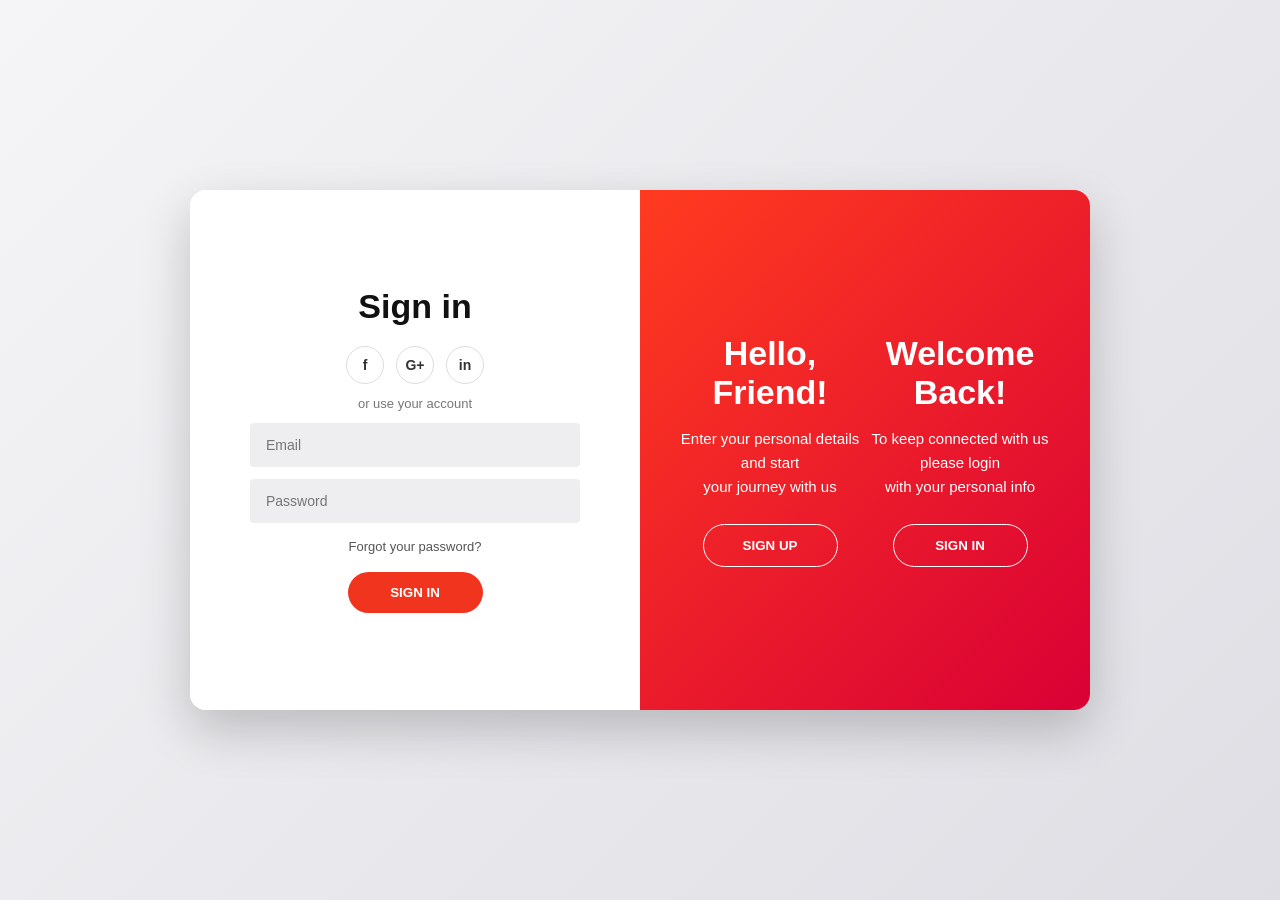
==== index.html @ d2b8e1f7 "Add files via upload" ====
<!DOCTYPE html>
<html lang="en">

<head>
    <meta charset="UTF-8">
    <meta name="viewport" content="width=device-width, initial-scale=1.0">

    <title>Brain Battle | Login</title>

    <link rel="stylesheet" href="style.css">
</head>

<body class="auth-body">

    <div class="auth-card" id="authCard">

        <!-- ================= SIGN IN ================= -->
        <section class="auth-form sign-in">

            <div class="form-inner">

                <h1>Sign in</h1>

                <div class="socials">
                    <span>f</span>
                    <span>G+</span>
                    <span>in</span>
                </div>

                <p class="muted">
                    or use your account
                </p>

                <input
                    type="email"
                    id="loginEmail"
                    placeholder="Email"
                >

                <input
                    type="password"
                    id="loginPassword"
                    placeholder="Password"
                >

                <a
                    href="#"
                    class="forgot"
                    onclick="forgotPassword()"
                >
                    Forgot your password?
                </a>

                <button
                    class="btn red"
                    onclick="login()"
                >
                    SIGN IN
                </button>

            </div>

        </section>


        <!-- ================= RED PANEL ================= -->
        <section class="auth-panel">

            <!-- SIGN UP PANEL -->
            <div class="panel-content panel-signup">

                <h2>Hello, Friend!</h2>

                <p>
                    Enter your personal details and start
                    <br>
                    your journey with us
                </p>

                <button
                    class="btn outline"
                    onclick="showSignup()"
                >
                    SIGN UP
                </button>

            </div>


            <!-- SIGN IN PANEL -->
            <div class="panel-content panel-back">

                <h2>Welcome Back!</h2>

                <p>
                    To keep connected with us please login
                    <br>
                    with your personal info
                </p>

                <button
                    class="btn outline"
                    onclick="showSignin()"
                >
                    SIGN IN
                </button>

            </div>

        </section>


        <!-- ================= SIGN UP ================= -->
        <section class="auth-form sign-up">

            <div class="form-inner">

                <h1>Create Account</h1>

                <div class="socials">
                    <span>f</span>
                    <span>G+</span>
                    <span>in</span>
                </div>

                <p class="muted">
                    or use your email for registration
                </p>

                <input
                    type="text"
                    id="signupName"
                    placeholder="Name"
                >

                <input
                    type="email"
                    id="signupEmail"
                    placeholder="Email"
                >

                <input
                    type="password"
                    id="signupPassword"
                    placeholder="Password"
                >

                <button
                    class="btn red"
                    onclick="signup()"
                >
                    SIGN UP
                </button>

            </div>

        </section>

    </div>


    <!-- JavaScript -->
    <script src="script.js"></script>

</body>

</html>
---- style.css ----
/* =========================
   RESET
========================= */

* {
    margin: 0;
    padding: 0;
    box-sizing: border-box;
}

body {
    font-family: Arial, Helvetica, sans-serif;
}


/* =========================
   LOGIN PAGE BACKGROUND
========================= */

.auth-body {
    min-height: 100vh;

    background: linear-gradient(
        135deg,
        #f5f5f7,
        #dedee4
    );

    display: flex;
    align-items: center;
    justify-content: center;

    padding: 20px;

    overflow: hidden;
}


/* =========================
   MAIN LOGIN CARD
========================= */

.auth-card {
    width: 900px;
    max-width: 100%;

    min-height: 520px;

    background: #ffffff;

    border-radius: 16px;

    box-shadow:
        0 20px 50px rgba(0, 0, 0, 0.20);

    display: grid;

    grid-template-columns: 1fr 1fr;

    position: relative;

    overflow: hidden;
}


/* =========================
   FORM SECTIONS
========================= */

.auth-form {
    display: flex;

    align-items: center;
    justify-content: center;

    padding: 40px;

    background: #ffffff;

    transition: 0.5s ease;
}


.form-inner {
    width: 330px;
    max-width: 100%;

    text-align: center;
}


/* =========================
   FORM TITLE
========================= */

.form-inner h1 {
    font-size: 34px;

    color: #111;

    margin-bottom: 20px;
}


/* =========================
   SOCIAL BUTTONS
========================= */

.socials {
    display: flex;

    justify-content: center;

    gap: 12px;

    margin-bottom: 12px;
}

.socials span {
    width: 38px;
    height: 38px;

    border: 1px solid #dddddd;

    border-radius: 50%;

    display: grid;

    place-items: center;

    font-size: 14px;

    font-weight: bold;

    color: #333;

    cursor: pointer;

    transition: 0.3s;
}

.socials span:hover {
    background: #f0341d;

    color: white;

    border-color: #f0341d;
}


/* =========================
   SMALL TEXT
========================= */

.muted {
    font-size: 13px;

    color: #777;

    margin: 12px 0;
}


/* =========================
   INPUT BOX
========================= */

.auth-form input {
    display: block;

    width: 100%;

    border: none;

    outline: none;

    background: #eeeeF1;

    margin: 12px 0;

    padding: 14px 16px;

    border-radius: 4px;

    font-size: 14px;

    transition: 0.3s;
}

.auth-form input:focus {
    background: #e5e5e9;

    box-shadow:
        0 0 0 2px rgba(240, 52, 29, 0.2);
}


/* =========================
   FORGOT PASSWORD
========================= */

.forgot {
    display: block;

    color: #555;

    text-decoration: none;

    font-size: 13px;

    margin: 16px 0 18px;

    transition: 0.3s;
}

.forgot:hover {
    color: #f0341d;
}


/* =========================
   BUTTON
========================= */

.btn {
    border: none;

    border-radius: 28px;

    padding: 13px 30px;

    font-weight: bold;

    cursor: pointer;

    transition: 0.3s ease;
}

.btn:hover {
    transform: translateY(-2px);

    box-shadow:
        0 6px 15px rgba(0, 0, 0, 0.15);
}


/* =========================
   RED BUTTON
========================= */

.red {
    background: #f0341d;

    color: white;

    min-width: 135px;
}


/* =========================
   RED PANEL
========================= */

.auth-panel {
    background: linear-gradient(
        135deg,
        #ff3b1f,
        #d90035
    );

    color: white;

    display: flex;

    align-items: center;

    justify-content: center;

    text-align: center;

    padding: 35px;

    position: relative;

    z-index: 3;
}


/* =========================
   PANEL CONTENT
========================= */

.panel-content {
    width: 100%;

    transition: 0.5s ease;
}

.panel-content h2 {
    font-size: 34px;

    margin-bottom: 15px;
}

.panel-content p {
    line-height: 1.6;

    margin-bottom: 25px;

    font-size: 15px;
}


/* =========================
   OUTLINE BUTTON
========================= */

.outline {
    background: transparent;

    color: white;

    border: 1px solid white;

    min-width: 135px;
}

.outline:hover {
    background: white;

    color: #e21d2d;
}


/* =========================
   SIGN UP FORM
========================= */

.sign-up {
    display: none;
}


/* =========================
   SIGNUP MODE
========================= */

.auth-card.signup-mode .sign-in {
    display: none;
}

.auth-card.signup-mode .sign-up {
    display: flex;
}

.auth-card.signup-mode .panel-signup {
    display: none;
}

.auth-card.signup-mode .panel-back {
    display: block;
}


/* =========================
   RESPONSIVE DESIGN
========================= */

@media (max-width: 700px) {

    .auth-body {
        padding: 15px;
    }

    .auth-card {
        width: 100%;

        min-height: 650px;

        grid-template-columns: 1fr;

        border-radius: 14px;
    }

    .auth-panel {
        order: -1;

        min-height: 230px;

        padding: 25px;
    }

    .panel-content h2 {
        font-size: 27px;
    }

    .panel-content p {
        font-size: 14px;
    }

    .auth-form {
        padding: 30px 25px;
    }

    .form-inner h1 {
        font-size: 30px;
    }
}


/* =========================
   SMALL MOBILE
========================= */

@media (max-width: 400px) {

    .auth-card {
        min-height: 620px;
    }

    .auth-panel {
        min-height: 210px;
    }

    .panel-content h2 {
        font-size: 24px;
    }

    .form-inner h1 {
        font-size: 27px;
    }

    .auth-form input {
        padding: 12px;
    }
}
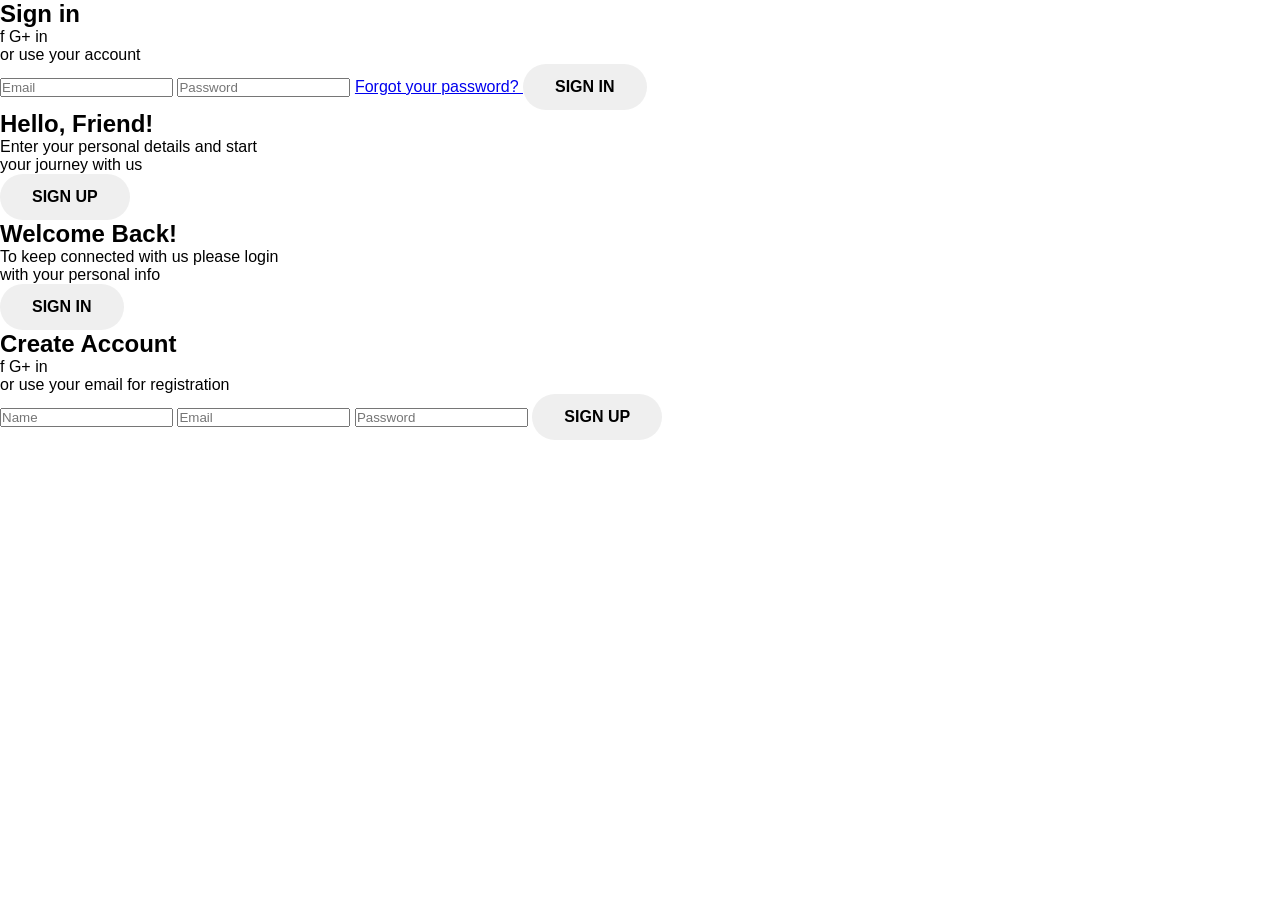
==== commit 1dad361a: "Add files via upload" ====
--- a/index.html
+++ b/index.html
@@ -7,11 +7,11 @@
 
     <title>Brain Battle | Login</title>
 
-    <link rel="stylesheet" href="style.css">
+   <link rel="stylesheet" href="./style.css">
 </head>
 
 <body class="auth-body">
-
+   
     <div class="auth-card" id="authCard">
 
         <!-- ================= SIGN IN ================= -->
@@ -160,7 +160,7 @@
 
 
     <!-- JavaScript -->
-    <script src="script.js"></script>
+   <script src="./script.js"></script>
 
 </body>
 
--- a/style.css
+++ b/style.css
@@ -1,6 +1,6 @@
-/* =========================
+/* =========================================
    RESET
-========================= */
+========================================= */
 
 * {
     margin: 0;
@@ -13,424 +13,579 @@
 }
 
 
-/* =========================
-   LOGIN PAGE BACKGROUND
-========================= */
-
-.auth-body {
+/* =========================================
+   QUIZ BODY
+========================================= */
+
+.quiz-body {
     min-height: 100vh;
 
     background: linear-gradient(
         135deg,
-        #f5f5f7,
-        #dedee4
+        #5146d8,
+        #6c63e8
     );
 
-    display: flex;
+    color: #171717;
+}
+
+
+/* =========================================
+   NAVBAR
+========================================= */
+
+.topbar {
+    width: 100%;
+
+    height: 70px;
+
+    background: rgba(255, 255, 255, 0.96);
+
+    display: flex;
+
     align-items: center;
+
+    justify-content: space-between;
+
+    padding: 0 6%;
+
+    box-shadow: 0 3px 15px rgba(0, 0, 0, 0.12);
+}
+
+.brand {
+    font-size: 24px;
+
+    font-weight: 800;
+
+    color: #4d43d4;
+}
+
+.logout {
+    border: none;
+
+    background: #ef3d35;
+
+    color: white;
+
+    padding: 10px 22px;
+
+    border-radius: 25px;
+
+    font-size: 14px;
+
+    font-weight: bold;
+
+    cursor: pointer;
+
+    transition: 0.3s;
+}
+
+.logout:hover {
+    background: #d92d26;
+
+    transform: translateY(-2px);
+}
+
+
+/* =========================================
+   CONFIGURATION WRAPPER
+========================================= */
+
+.config-wrap {
+    min-height: calc(100vh - 70px);
+
+    display: flex;
+
     justify-content: center;
 
-    padding: 20px;
-
-    overflow: hidden;
-}
-
-
-/* =========================
-   MAIN LOGIN CARD
-========================= */
-
-.auth-card {
-    width: 900px;
+    align-items: center;
+
+    padding: 40px 20px;
+}
+
+
+/* =========================================
+   CONFIG CARD
+========================================= */
+
+.config-card {
+    width: 720px;
+
     max-width: 100%;
 
-    min-height: 520px;
-
-    background: #ffffff;
-
-    border-radius: 16px;
+    background: white;
+
+    border-radius: 18px;
+
+    padding: 45px 50px;
+
+    text-align: center;
 
     box-shadow:
-        0 20px 50px rgba(0, 0, 0, 0.20);
-
+        0 20px 50px rgba(0, 0, 0, 0.22);
+}
+
+
+/* =========================================
+   TITLE
+========================================= */
+
+.config-card h1 {
+    font-size: 34px;
+
+    color: #171717;
+
+    margin-bottom: 8px;
+}
+
+.config-subtitle {
+    color: #777;
+
+    font-size: 14px;
+
+    margin-bottom: 32px;
+}
+
+
+/* =========================================
+   HEADINGS
+========================================= */
+
+.config-card h3 {
+    font-size: 21px;
+
+    margin-top: 25px;
+
+    margin-bottom: 18px;
+
+    color: #222;
+}
+
+
+/* =========================================
+   OPTIONS
+========================================= */
+
+.option-grid {
     display: grid;
 
+    gap: 15px;
+}
+
+
+/* CATEGORY = 2 COLUMNS */
+
+.category-grid {
     grid-template-columns: 1fr 1fr;
-
-    position: relative;
-
-    overflow: hidden;
-}
-
-
-/* =========================
-   FORM SECTIONS
-========================= */
-
-.auth-form {
-    display: flex;
-
-    align-items: center;
-    justify-content: center;
-
-    padding: 40px;
-
-    background: #ffffff;
-
-    transition: 0.5s ease;
-}
-
-
-.form-inner {
-    width: 330px;
-    max-width: 100%;
-
-    text-align: center;
-}
-
-
-/* =========================
-   FORM TITLE
-========================= */
-
-.form-inner h1 {
-    font-size: 34px;
-
-    color: #111;
-
-    margin-bottom: 20px;
-}
-
-
-/* =========================
-   SOCIAL BUTTONS
-========================= */
-
-.socials {
-    display: flex;
-
-    justify-content: center;
-
-    gap: 12px;
-
-    margin-bottom: 12px;
-}
-
-.socials span {
-    width: 38px;
-    height: 38px;
-
-    border: 1px solid #dddddd;
-
-    border-radius: 50%;
-
-    display: grid;
-
-    place-items: center;
-
-    font-size: 14px;
-
-    font-weight: bold;
-
-    color: #333;
+}
+
+
+/* QUESTION COUNT = 4 COLUMNS */
+
+.count-grid {
+    grid-template-columns:
+        repeat(4, 1fr);
+
+    margin-bottom: 35px;
+}
+
+
+/* =========================================
+   OPTION BUTTON
+========================================= */
+
+.option {
+    min-height: 58px;
+
+    background: white;
+
+    border: 2px solid #bdb9d8;
+
+    border-radius: 10px;
+
+    color: #222;
+
+    font-size: 16px;
 
     cursor: pointer;
 
-    transition: 0.3s;
-}
-
-.socials span:hover {
-    background: #f0341d;
+    transition: 0.25s ease;
+}
+
+.option:hover {
+    border-color: #5146d8;
+
+    background: #f3f1ff;
+
+    transform: translateY(-2px);
+}
+
+
+/* SELECTED */
+
+.option.active {
+    background: #5146d8;
 
     color: white;
 
-    border-color: #f0341d;
-}
-
-
-/* =========================
-   SMALL TEXT
-========================= */
-
-.muted {
-    font-size: 13px;
-
-    color: #777;
-
-    margin: 12px 0;
-}
-
-
-/* =========================
-   INPUT BOX
-========================= */
-
-.auth-form input {
-    display: block;
-
-    width: 100%;
-
-    border: none;
-
-    outline: none;
-
-    background: #eeeeF1;
-
-    margin: 12px 0;
-
-    padding: 14px 16px;
-
-    border-radius: 4px;
-
-    font-size: 14px;
-
-    transition: 0.3s;
-}
-
-.auth-form input:focus {
-    background: #e5e5e9;
+    border-color: #5146d8;
 
     box-shadow:
-        0 0 0 2px rgba(240, 52, 29, 0.2);
-}
-
-
-/* =========================
-   FORGOT PASSWORD
-========================= */
-
-.forgot {
-    display: block;
-
-    color: #555;
-
-    text-decoration: none;
-
-    font-size: 13px;
-
-    margin: 16px 0 18px;
-
-    transition: 0.3s;
-}
-
-.forgot:hover {
-    color: #f0341d;
-}
-
-
-/* =========================
+        0 6px 15px rgba(81, 70, 216, 0.28);
+}
+
+
+/* =========================================
    BUTTON
-========================= */
+========================================= */
 
 .btn {
     border: none;
 
-    border-radius: 28px;
-
-    padding: 13px 30px;
+    border-radius: 30px;
+
+    padding: 14px 32px;
+
+    font-size: 16px;
 
     font-weight: bold;
 
     cursor: pointer;
 
-    transition: 0.3s ease;
-}
-
-.btn:hover {
+    transition: 0.3s;
+}
+
+.purple {
+    background: #5146d8;
+
+    color: white;
+}
+
+.purple:hover {
+    background: #4036c3;
+
     transform: translateY(-2px);
 
     box-shadow:
-        0 6px 15px rgba(0, 0, 0, 0.15);
-}
-
-
-/* =========================
-   RED BUTTON
-========================= */
-
-.red {
-    background: #f0341d;
+        0 8px 20px rgba(81, 70, 216, 0.3);
+}
+
+.big {
+    min-width: 190px;
+
+    font-size: 17px;
+
+    padding: 15px 35px;
+}
+
+
+/* =========================================
+   QUIZ PAGE
+========================================= */
+
+.quiz-wrap {
+    min-height: calc(100vh - 70px);
+
+    display: flex;
+
+    justify-content: center;
+
+    align-items: center;
+
+    padding: 30px 20px;
+}
+
+.quiz-card {
+    width: 800px;
+
+    max-width: 100%;
+
+    background: white;
+
+    padding: 40px;
+
+    border-radius: 18px;
+
+    box-shadow:
+        0 20px 50px rgba(0, 0, 0, 0.2);
+}
+
+.quiz-meta {
+    display: flex;
+
+    gap: 20px;
+
+    align-items: center;
+}
+
+#categoryLabel {
+    color: #5146d8;
+
+    font-weight: bold;
+}
+
+#timer {
+    background: #5146d8;
 
     color: white;
 
-    min-width: 135px;
-}
-
-
-/* =========================
-   RED PANEL
-========================= */
-
-.auth-panel {
-    background: linear-gradient(
-        135deg,
-        #ff3b1f,
-        #d90035
-    );
+    padding: 8px 16px;
+
+    border-radius: 20px;
+
+    font-weight: bold;
+}
+
+.progress-row {
+    display: flex;
+
+    justify-content: space-between;
+
+    margin-bottom: 10px;
+
+    font-weight: bold;
+}
+
+.progress {
+    width: 100%;
+
+    height: 8px;
+
+    background: #e6e6e6;
+
+    border-radius: 10px;
+
+    overflow: hidden;
+
+    margin-bottom: 30px;
+}
+
+#progressBar {
+    height: 100%;
+
+    background: #5146d8;
+
+    transition: width 0.3s;
+}
+
+#question {
+    font-size: 24px;
+
+    line-height: 1.5;
+
+    margin-bottom: 25px;
+}
+
+.answers {
+    display: grid;
+
+    gap: 13px;
+}
+
+.answer {
+    width: 100%;
+
+    padding: 16px;
+
+    text-align: left;
+
+    background: white;
+
+    border: 2px solid #ddd;
+
+    border-radius: 10px;
+
+    cursor: pointer;
+
+    font-size: 16px;
+
+    transition: 0.2s;
+}
+
+.answer:hover {
+    border-color: #5146d8;
+
+    background: #f4f2ff;
+}
+
+.answer.correct {
+    background: #d8f8df;
+
+    border-color: #24a148;
+
+    color: #176b2c;
+}
+
+.answer.wrong {
+    background: #ffe0e0;
+
+    border-color: #e53935;
+
+    color: #a91f1f;
+}
+
+.quiz-actions {
+    text-align: right;
+
+    margin-top: 25px;
+}
+
+
+/* =========================================
+   RESULT PAGE
+========================================= */
+
+.result-wrap {
+    min-height: 100vh;
+
+    display: flex;
+
+    justify-content: center;
+
+    align-items: center;
+
+    padding: 20px;
+}
+
+.result-card {
+    background: white;
+
+    width: 550px;
+
+    max-width: 100%;
+
+    text-align: center;
+
+    padding: 45px;
+
+    border-radius: 20px;
+
+    box-shadow:
+        0 20px 50px rgba(0, 0, 0, 0.2);
+}
+
+.trophy {
+    font-size: 65px;
+
+    margin-bottom: 15px;
+}
+
+.result-card h1 {
+    font-size: 32px;
+
+    margin-bottom: 10px;
+}
+
+#resultCategory {
+    color: #777;
+
+    margin-bottom: 25px;
+}
+
+.score-circle {
+    width: 150px;
+
+    height: 150px;
+
+    border-radius: 50%;
+
+    background: #5146d8;
 
     color: white;
 
-    display: flex;
+    margin: auto;
+
+    display: flex;
+
+    flex-direction: column;
 
     align-items: center;
 
     justify-content: center;
-
-    text-align: center;
-
-    padding: 35px;
-
-    position: relative;
-
-    z-index: 3;
-}
-
-
-/* =========================
-   PANEL CONTENT
-========================= */
-
-.panel-content {
-    width: 100%;
-
-    transition: 0.5s ease;
-}
-
-.panel-content h2 {
-    font-size: 34px;
-
-    margin-bottom: 15px;
-}
-
-.panel-content p {
-    line-height: 1.6;
-
-    margin-bottom: 25px;
-
-    font-size: 15px;
-}
-
-
-/* =========================
-   OUTLINE BUTTON
-========================= */
-
-.outline {
-    background: transparent;
-
-    color: white;
-
-    border: 1px solid white;
-
-    min-width: 135px;
-}
-
-.outline:hover {
-    background: white;
-
-    color: #e21d2d;
-}
-
-
-/* =========================
-   SIGN UP FORM
-========================= */
-
-.sign-up {
-    display: none;
-}
-
-
-/* =========================
-   SIGNUP MODE
-========================= */
-
-.auth-card.signup-mode .sign-in {
-    display: none;
-}
-
-.auth-card.signup-mode .sign-up {
-    display: flex;
-}
-
-.auth-card.signup-mode .panel-signup {
-    display: none;
-}
-
-.auth-card.signup-mode .panel-back {
-    display: block;
-}
-
-
-/* =========================
-   RESPONSIVE DESIGN
-========================= */
-
-@media (max-width: 700px) {
-
-    .auth-body {
-        padding: 15px;
-    }
-
-    .auth-card {
-        width: 100%;
-
-        min-height: 650px;
-
+}
+
+#score {
+    font-size: 35px;
+
+    font-weight: bold;
+}
+
+.score-circle small {
+    font-size: 14px;
+}
+
+#resultMessage {
+    margin-top: 25px;
+
+    color: #5146d8;
+}
+
+#resultDetails {
+    color: #666;
+
+    margin: 15px 0 25px;
+}
+
+.result-actions {
+    display: flex;
+
+    justify-content: center;
+
+    gap: 12px;
+}
+
+.light {
+    background: #eeeeee;
+
+    color: #222;
+}
+
+
+/* =========================================
+   MOBILE
+========================================= */
+
+@media (max-width: 650px) {
+
+    .topbar {
+        padding: 0 20px;
+    }
+
+    .brand {
+        font-size: 20px;
+    }
+
+    .config-card {
+        padding: 30px 20px;
+    }
+
+    .config-card h1 {
+        font-size: 28px;
+    }
+
+    .category-grid {
         grid-template-columns: 1fr;
-
-        border-radius: 14px;
-    }
-
-    .auth-panel {
-        order: -1;
-
-        min-height: 230px;
-
-        padding: 25px;
-    }
-
-    .panel-content h2 {
-        font-size: 27px;
-    }
-
-    .panel-content p {
-        font-size: 14px;
-    }
-
-    .auth-form {
-        padding: 30px 25px;
-    }
-
-    .form-inner h1 {
-        font-size: 30px;
-    }
-}
-
-
-/* =========================
-   SMALL MOBILE
-========================= */
-
-@media (max-width: 400px) {
-
-    .auth-card {
-        min-height: 620px;
-    }
-
-    .auth-panel {
-        min-height: 210px;
-    }
-
-    .panel-content h2 {
-        font-size: 24px;
-    }
-
-    .form-inner h1 {
-        font-size: 27px;
-    }
-
-    .auth-form input {
-        padding: 12px;
-    }
+    }
+
+    .count-grid {
+        grid-template-columns:
+            repeat(2, 1fr);
+    }
+
+    .quiz-card {
+        padding: 25px 20px;
+    }
+
+    #question {
+        font-size: 20px;
+    }
+
+    .result-card {
+        padding: 30px 20px;
+    }
+
+    .result-actions {
+        flex-direction: column;
+    }
+
 }
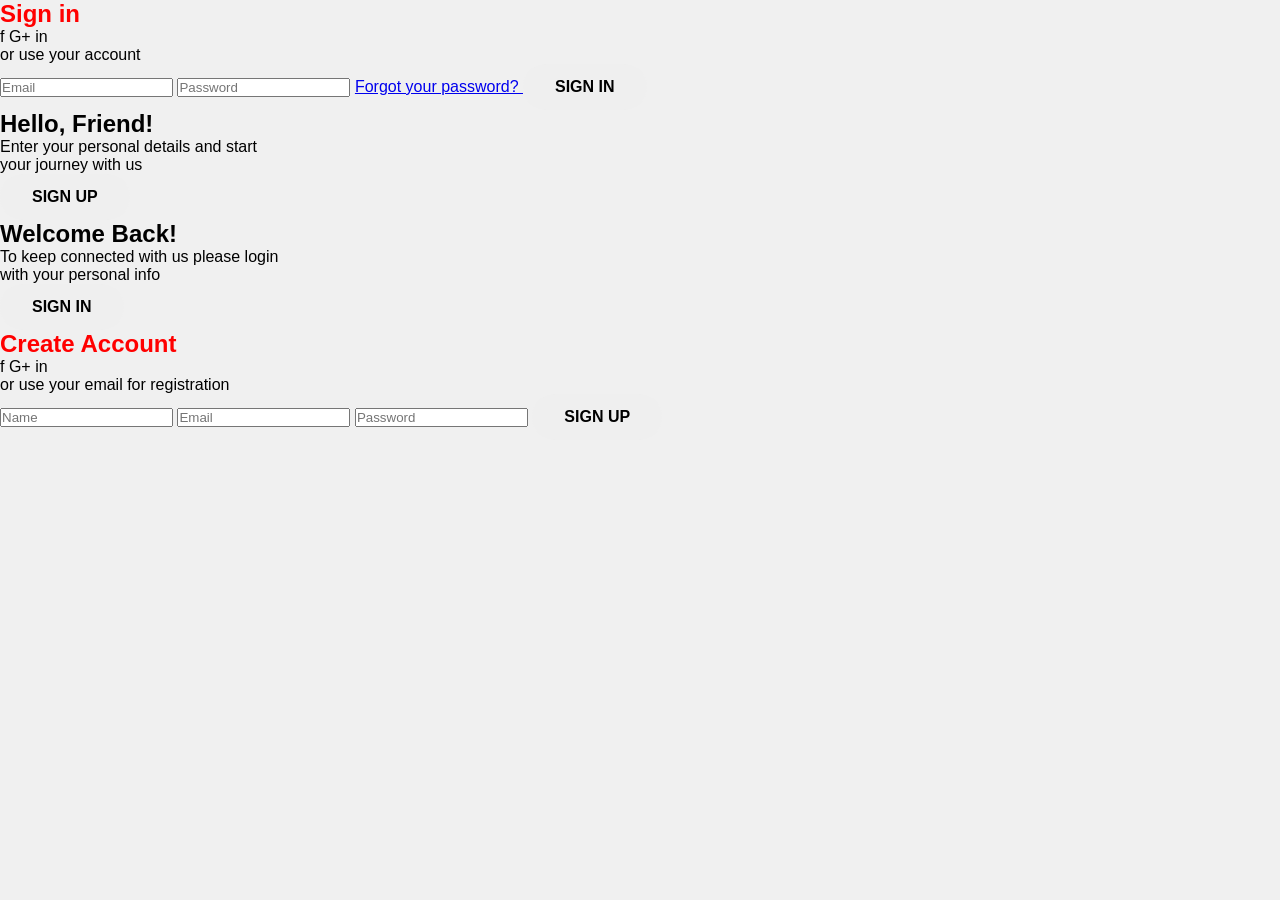
==== commit 1fe4177d: "Add files via upload" ====
--- a/index.html
+++ b/index.html
@@ -8,6 +8,15 @@
     <title>Brain Battle | Login</title>
 
    <link rel="stylesheet" href="./style.css">
+   <style>
+body {
+    background: #f0f0f0;
+}
+
+h1 {
+    color: red;
+}
+</style>
 </head>
 
 <body class="auth-body">
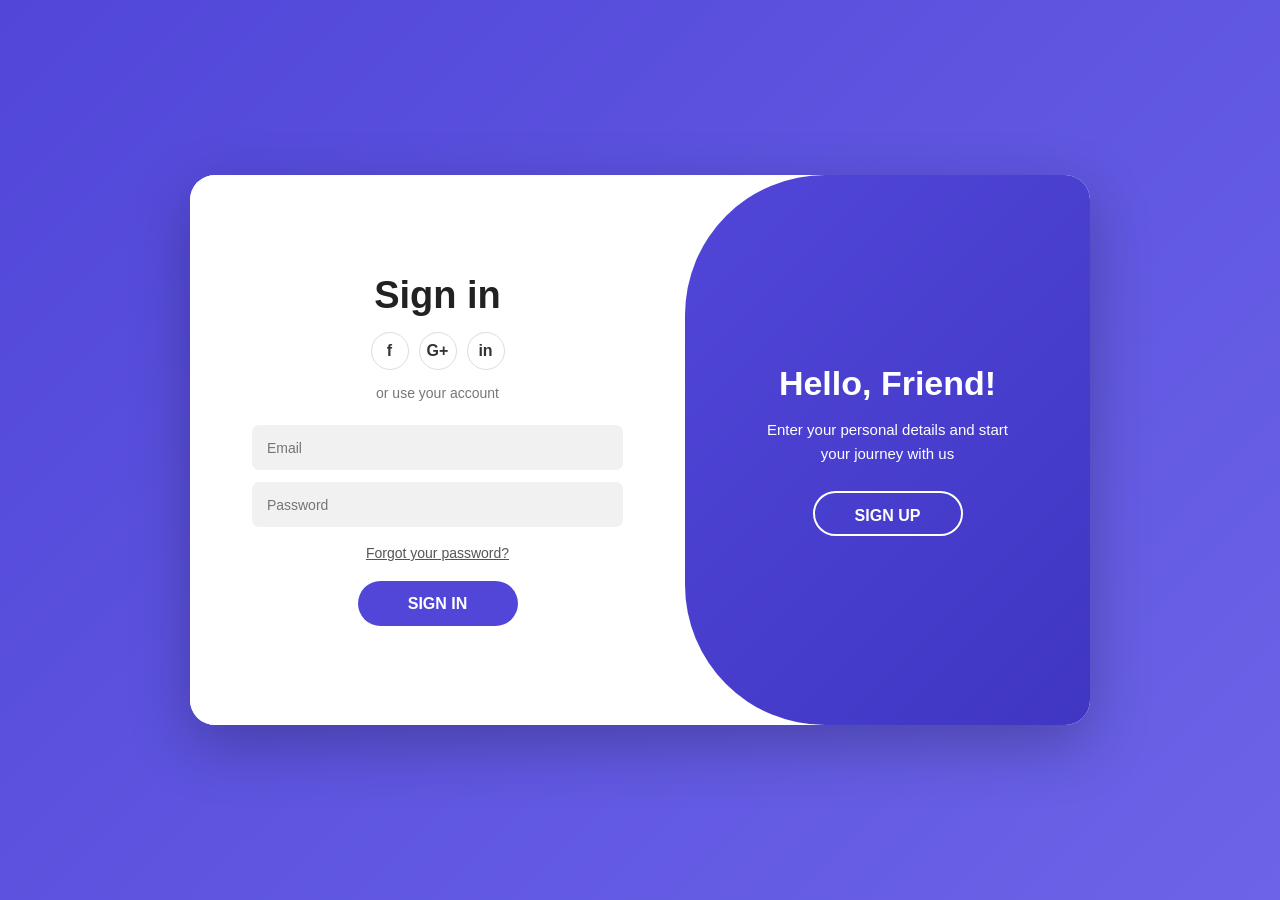
==== commit 7f31ecc0: "Add files via upload" ====
--- a/index.html
+++ b/index.html
@@ -8,15 +8,7 @@
     <title>Brain Battle | Login</title>
 
    <link rel="stylesheet" href="./style.css">
-   <style>
-body {
-    background: #f0f0f0;
-}
-
-h1 {
-    color: red;
-}
-</style>
+   
 </head>
 
 <body class="auth-body">
--- a/style.css
+++ b/style.css
@@ -588,4 +588,198 @@
         flex-direction: column;
     }
 
+}
+/* =========================================
+   LOGIN / SIGN UP PAGE
+========================================= */
+
+.auth-body {
+    min-height: 100vh;
+    display: flex;
+    justify-content: center;
+    align-items: center;
+    background: linear-gradient(135deg, #5146d8, #6c63e8);
+    font-family: Arial, Helvetica, sans-serif;
+    overflow: hidden;
+}
+
+.auth-card {
+    width: 900px;
+    height: 550px;
+    max-width: 95%;
+    position: relative;
+    background: white;
+    border-radius: 25px;
+    overflow: hidden;
+    box-shadow: 0 20px 60px rgba(0, 0, 0, 0.25);
+}
+
+.auth-form {
+    position: absolute;
+    top: 0;
+    width: 55%;
+    height: 100%;
+    display: flex;
+    justify-content: center;
+    align-items: center;
+    background: white;
+    transition: 0.7s ease;
+}
+
+.sign-in {
+    left: 0;
+    z-index: 3;
+}
+
+.sign-up {
+    right: 0;
+    transform: translateX(100%);
+    opacity: 0;
+    z-index: 2;
+}
+
+.form-inner {
+    width: 75%;
+    text-align: center;
+}
+
+.auth-form h1 {
+    font-size: 38px;
+    color: #222;
+    margin-bottom: 15px;
+}
+
+.socials {
+    display: flex;
+    justify-content: center;
+    gap: 10px;
+    margin-bottom: 15px;
+}
+
+.socials span {
+    width: 38px;
+    height: 38px;
+    display: flex;
+    justify-content: center;
+    align-items: center;
+    border: 1px solid #ddd;
+    border-radius: 50%;
+    font-weight: bold;
+    color: #333;
+}
+
+.muted {
+    color: #777;
+    font-size: 14px;
+    margin-bottom: 18px;
+}
+
+.auth-form input {
+    width: 100%;
+    height: 45px;
+    margin: 6px 0;
+    padding: 0 15px;
+    border: none;
+    outline: none;
+    background: #f1f1f1;
+    border-radius: 7px;
+    font-size: 14px;
+}
+
+.forgot {
+    display: block;
+    margin: 12px 0;
+    color: #555;
+    font-size: 14px;
+}
+
+.auth-form .btn.red {
+    width: 160px;
+    height: 45px;
+    margin-top: 8px;
+    border: none;
+    border-radius: 25px;
+    background: #5146d8;
+    color: white;
+    font-weight: bold;
+    cursor: pointer;
+}
+
+.auth-panel {
+    position: absolute;
+    top: 0;
+    right: 0;
+    width: 45%;
+    height: 100%;
+    background: linear-gradient(135deg, #5146d8, #4036c3);
+    color: white;
+    z-index: 5;
+    border-radius: 140px 0 0 140px;
+    display: flex;
+    justify-content: center;
+    align-items: center;
+    text-align: center;
+    overflow: hidden;
+    transition: 0.7s ease;
+}
+
+.panel-content {
+    width: 80%;
+    position: absolute;
+    transition: 0.5s ease;
+}
+
+.panel-content h2 {
+    font-size: 34px;
+    margin-bottom: 15px;
+}
+
+.panel-content p {
+    font-size: 15px;
+    line-height: 1.6;
+    margin-bottom: 25px;
+}
+
+.auth-panel .btn.outline {
+    width: 150px;
+    height: 45px;
+    border-radius: 25px;
+    border: 2px solid white;
+    background: transparent;
+    color: white;
+    font-weight: bold;
+    cursor: pointer;
+}
+
+.panel-signup {
+    opacity: 1;
+}
+
+.panel-back {
+    opacity: 0;
+    pointer-events: none;
+}
+
+.auth-card.show-signup .sign-in {
+    transform: translateX(-100%);
+    opacity: 0;
+}
+
+.auth-card.show-signup .sign-up {
+    transform: translateX(0);
+    opacity: 1;
+    z-index: 4;
+}
+
+.auth-card.show-signup .auth-panel {
+    transform: translateX(-122%);
+}
+
+.auth-card.show-signup .panel-signup {
+    opacity: 0;
+}
+
+.auth-card.show-signup .panel-back {
+    opacity: 1;
+    pointer-events: auto;
 }
